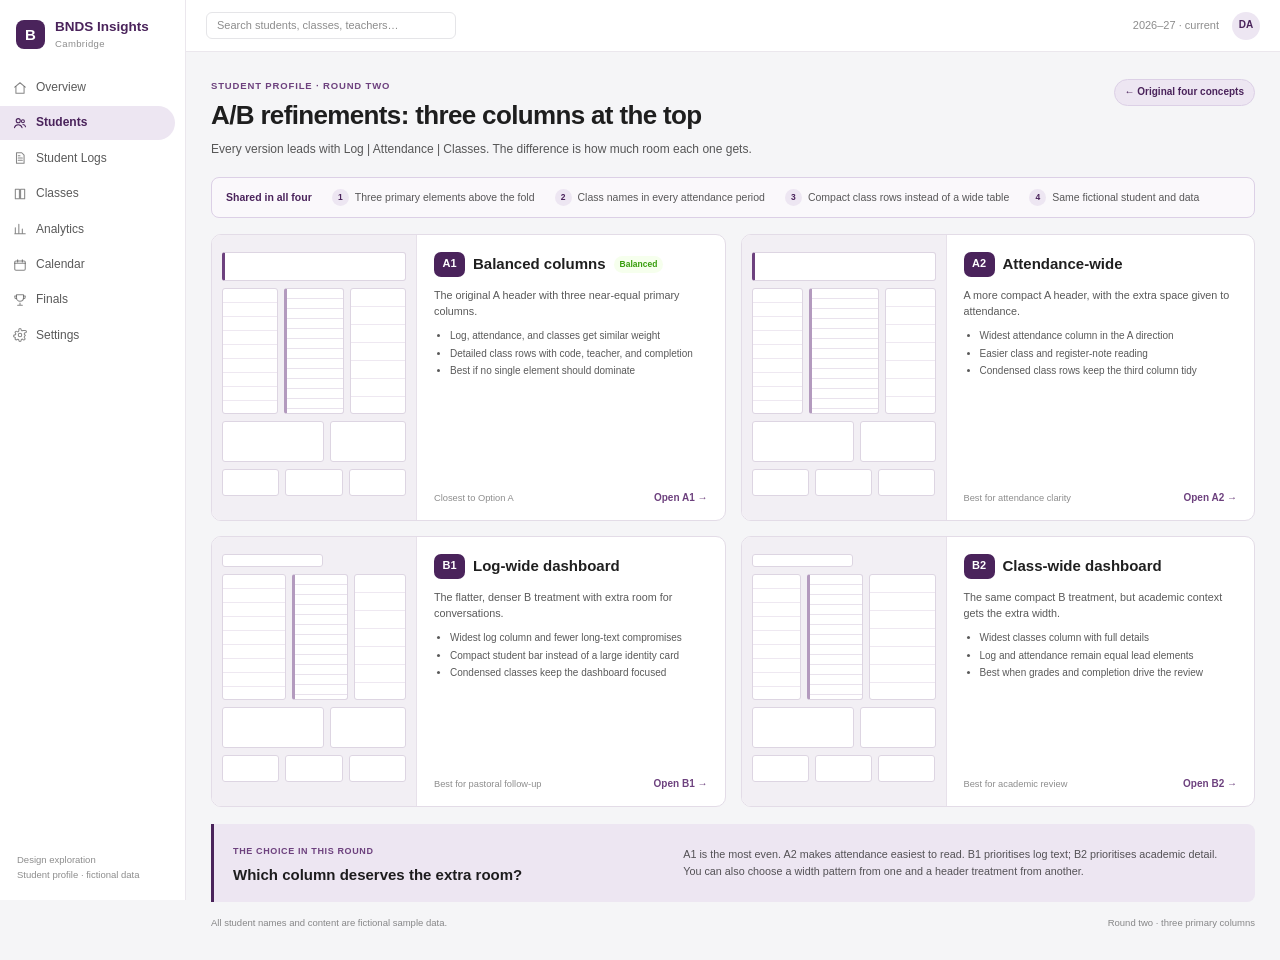
==== three-columns.html @ 91f8e1aa "Publish round-two three-column variants" ====
<!doctype html>
<html lang="en">
<head>
  <meta charset="utf-8">
  <meta name="viewport" content="width=device-width,initial-scale=1">
  <title>Student profile — A/B three-column variants</title>
  <link rel="stylesheet" href="styles.css">
  <link rel="stylesheet" href="variants.css">
  <script src="shared.js" defer></script>
</head>
<body class="chooser-body">
  <div class="app">
    <student-sidebar></student-sidebar>
    <div class="workspace">
      <header class="app-topbar"><div class="mobile-brand">BNDS Insights</div><div class="top-search">Search students, classes, teachers…</div><div class="top-context"><span>2026–27 · current</span><span class="user-avatar">DA</span></div></header>
      <main class="main chooser-main">
        <div class="chooser-heading">
          <div><div class="eyebrow">Student profile · round two</div><h1>A/B refinements: three columns at the top</h1><p>Every version leads with Log | Attendance | Classes. The difference is how much room each one gets.</p></div>
          <a class="review-badge" href="index.html">← Original four concepts</a>
        </div>
        <section class="shared-improvements" aria-label="Shared variant features"><strong>Shared in all four</strong><span><i>1</i>Three primary elements above the fold</span><span><i>2</i>Class names in every attendance period</span><span><i>3</i>Compact class rows instead of a wide table</span><span><i>4</i>Same fictional student and data</span></section>
        <div class="concept-grid">
          <a class="concept-card" href="option-a1-three-columns.html">
            <div class="concept-preview variant-preview preview-a1" aria-hidden="true"><div class="wire-header"></div><div class="wire-columns three tall"><span class="wire-log"></span><span class="wire-attendance"></span><span class="wire-classes"></span></div><div class="wire-columns two lower"><span></span><span></span></div><div class="wire-columns three tiny"><span></span><span></span><span></span></div></div>
            <div class="concept-copy"><div class="concept-title-row"><span class="concept-letter variant-letter">A1</span><h2>Balanced columns</h2><span class="recommended">Balanced</span></div><p>The original A header with three near-equal primary columns.</p><ul><li>Log, attendance, and classes get similar weight</li><li>Detailed class rows with code, teacher, and completion</li><li>Best if no single element should dominate</li></ul><div class="concept-footer"><span>Closest to Option A</span><b>Open A1 →</b></div></div>
          </a>
          <a class="concept-card" href="option-a2-three-columns.html">
            <div class="concept-preview variant-preview preview-a2" aria-hidden="true"><div class="wire-header"></div><div class="wire-columns three tall"><span class="wire-log"></span><span class="wire-attendance"></span><span class="wire-classes"></span></div><div class="wire-columns two lower"><span></span><span></span></div><div class="wire-columns three tiny"><span></span><span></span><span></span></div></div>
            <div class="concept-copy"><div class="concept-title-row"><span class="concept-letter variant-letter">A2</span><h2>Attendance-wide</h2></div><p>A more compact A header, with the extra space given to attendance.</p><ul><li>Widest attendance column in the A direction</li><li>Easier class and register-note reading</li><li>Condensed class rows keep the third column tidy</li></ul><div class="concept-footer"><span>Best for attendance clarity</span><b>Open A2 →</b></div></div>
          </a>
          <a class="concept-card" href="option-b1-three-columns.html">
            <div class="concept-preview variant-preview preview-b1" aria-hidden="true"><div class="wire-toolbar"></div><div class="wire-columns three tall"><span class="wire-log"></span><span class="wire-attendance"></span><span class="wire-classes"></span></div><div class="wire-columns two lower"><span></span><span></span></div><div class="wire-columns three tiny"><span></span><span></span><span></span></div></div>
            <div class="concept-copy"><div class="concept-title-row"><span class="concept-letter variant-letter">B1</span><h2>Log-wide dashboard</h2></div><p>The flatter, denser B treatment with extra room for conversations.</p><ul><li>Widest log column and fewer long-text compromises</li><li>Compact student bar instead of a large identity card</li><li>Condensed classes keep the dashboard focused</li></ul><div class="concept-footer"><span>Best for pastoral follow-up</span><b>Open B1 →</b></div></div>
          </a>
          <a class="concept-card" href="option-b2-three-columns.html">
            <div class="concept-preview variant-preview preview-b2" aria-hidden="true"><div class="wire-toolbar"></div><div class="wire-columns three tall"><span class="wire-log"></span><span class="wire-attendance"></span><span class="wire-classes"></span></div><div class="wire-columns two lower"><span></span><span></span></div><div class="wire-columns three tiny"><span></span><span></span><span></span></div></div>
            <div class="concept-copy"><div class="concept-title-row"><span class="concept-letter variant-letter">B2</span><h2>Class-wide dashboard</h2></div><p>The same compact B treatment, but academic context gets the extra width.</p><ul><li>Widest classes column with full details</li><li>Log and attendance remain equal lead elements</li><li>Best when grades and completion drive the review</li></ul><div class="concept-footer"><span>Best for academic review</span><b>Open B2 →</b></div></div>
          </a>
        </div>
        <section class="decision-note"><div><span class="decision-label">The choice in this round</span><h2>Which column deserves the extra room?</h2></div><p>A1 is the most even. A2 makes attendance easiest to read. B1 prioritises log text; B2 prioritises academic detail. You can also choose a width pattern from one and a header treatment from another.</p></section>
        <footer class="mockup-foot"><span>All student names and content are fictional sample data.</span><span>Round two · three primary columns</span></footer>
      </main>
    </div>
  </div>
</body>
</html>
---- styles.css ----
:root {
  --purple: #4a235b;
  --purple-2: #6d417e;
  --purple-soft: #ede6f2;
  --purple-border: #dcd0e6;
  --ink: rgba(0, 0, 0, .88);
  --ink-2: rgba(0, 0, 0, .65);
  --ink-3: rgba(0, 0, 0, .45);
  --line: #ebe7ed;
  --surface: #fff;
  --canvas: #f5f5f7;
  --red: #cf1322;
  --red-bg: #fff1f0;
  --red-border: #ffa39e;
  --amber: #ad6800;
  --amber-bg: #fffbe6;
  --amber-border: #ffe58f;
  --green: #389e0d;
  --green-bg: #f6ffed;
  --green-border: #b7eb8f;
  --blue: #1d39c4;
  --blue-bg: #f0f5ff;
  --blue-border: #adc6ff;
}

* { box-sizing: border-box; }
html { scroll-behavior: smooth; }
body { margin: 0; padding-bottom: 58px; background: var(--canvas); color: var(--ink); font: 13px/1.45 -apple-system, BlinkMacSystemFont, "Segoe UI", Roboto, "Helvetica Neue", Arial, sans-serif; -webkit-font-smoothing: antialiased; }
a { color: inherit; text-decoration: none; }
button, input { font: inherit; }
h1, h2, h3, p { margin-top: 0; }
svg { display: block; }
.app { min-height: 100vh; }
student-sidebar, concept-nav { display: contents; }
student-header, log-card, attendance-card, classes-card, class-cards, upcoming-card, pastdue-card, risk-card, behavior-card, marks-card { display: block; min-width: 0; }
.sidebar { position: fixed; inset: 0 auto 0 0; z-index: 30; width: 186px; background: #fff; border-right: 1px solid var(--line); }
.brand { display: flex; align-items: center; gap: 10px; height: 69px; padding: 13px 16px; color: var(--purple); font-size: 13.5px; font-weight: 720; line-height: 1.2; }
.brand small { display: block; margin-top: 3px; color: var(--ink-3); font-size: 9.5px; font-weight: 500; letter-spacing: .04em; }
.brand-mark { display: inline-flex; align-items: center; justify-content: center; width: 29px; height: 29px; flex: none; border-radius: 8px; background: var(--purple); color: #fff; font-size: 15px; font-weight: 750; }
.nav-item { display: flex; align-items: center; gap: 9px; margin: 2px 10px 2px 0; padding: 8px 13px; border-radius: 0 99px 99px 0; color: var(--ink-2); font-size: 12px; }
.nav-item svg { width: 14px; height: 14px; flex: none; opacity: .72; }
.nav-item.active { background: var(--purple-soft); color: var(--purple); font-weight: 650; }
.nav-item.active svg { opacity: 1; }
.sidebar-foot { position: absolute; bottom: 18px; left: 17px; color: var(--ink-3); font-size: 9.5px; line-height: 1.6; }
.workspace { min-width: 0; margin-left: 186px; }
.app-topbar { display: flex; align-items: center; gap: 16px; height: 52px; padding: 0 20px; background: rgba(255, 255, 255, .96); border-bottom: 1px solid var(--line); }
.top-search { width: 250px; padding: 5px 10px; border: 1px solid #e5e5e8; border-radius: 6px; color: var(--ink-3); font-size: 11px; }
.top-context { display: flex; align-items: center; gap: 13px; margin-left: auto; color: var(--ink-3); font-size: 11px; }
.user-avatar { display: inline-flex; align-items: center; justify-content: center; width: 28px; height: 28px; border-radius: 50%; background: var(--purple-soft); color: var(--purple); font-size: 10px; font-weight: 700; }
.mobile-brand { display: none; color: var(--purple); font-weight: 700; }
.breadcrumbs { display: flex; align-items: center; gap: 7px; color: var(--ink-3); font-size: 11px; }
.breadcrumbs b { color: var(--ink-2); font-weight: 550; }
.main { width: 100%; max-width: 1560px; margin: 0 auto; padding: 16px 18px 28px; }
.page-stack { display: flex; flex-direction: column; gap: 12px; }
.card { min-width: 0; background: var(--surface); border: 1px solid #e5dfe8; border-radius: 9px; box-shadow: 0 1px 2px rgba(74, 35, 91, .025); overflow: hidden; }
.card-head { display: flex; align-items: center; gap: 10px; min-height: 43px; padding: 9px 13px; border-bottom: 1px solid var(--line); background: #fcfbfc; }
.card-head > div:first-child { min-width: 0; }
.card-head h2 { margin: 0; font-size: 13px; font-weight: 680; line-height: 1.25; }
.card-head p { margin: 2px 0 0; color: var(--ink-3); font-size: 10.5px; }
.card-head .head-right { margin-left: auto; flex: none; }
.card-body { padding: 12px 14px; }
.head-meta { color: var(--ink-3); font-size: 10.5px; font-weight: 400; }
.eyebrow { margin-bottom: 4px; color: var(--purple-2); font-size: 9.5px; font-weight: 700; letter-spacing: .09em; text-transform: uppercase; }
.muted { color: var(--ink-3); }
.ink-2 { color: var(--ink-2); }
.small { font-size: 11px; }
.tiny { font-size: 10px; }
.strong { font-weight: 650; }
.red { color: var(--red); }
.amber { color: var(--amber); }
.green { color: var(--green); }
.blue { color: var(--blue); }
.text-link { color: var(--purple-2); font-size: 10.5px; font-weight: 600; white-space: nowrap; }
.btn { display: inline-flex; align-items: center; justify-content: center; min-height: 27px; padding: 3px 10px; border: 1px solid #d9d9d9; border-radius: 6px; background: #fff; color: var(--ink-2); font-size: 10.5px; font-weight: 550; white-space: nowrap; }
.btn.primary { border-color: var(--purple); background: var(--purple); color: #fff; }
.btn.quiet { border-color: transparent; background: transparent; }
.tag { display: inline-flex; align-items: center; gap: 4px; padding: 2px 7px; border: 1px solid #e1e1e4; border-radius: 99px; background: #fafafa; color: var(--ink-2); font-size: 9.5px; font-weight: 550; line-height: 1.35; white-space: nowrap; }
.tag.red { border-color: var(--red-border); background: var(--red-bg); color: var(--red); }
.tag.amber { border-color: var(--amber-border); background: var(--amber-bg); color: var(--amber); }
.tag.green { border-color: var(--green-border); background: var(--green-bg); color: var(--green); }
.tag.blue { border-color: var(--blue-border); background: var(--blue-bg); color: var(--blue); }
.tag.purple { border-color: var(--purple-border); background: var(--purple-soft); color: var(--purple); }
.dot { display: inline-block; width: 7px; height: 7px; flex: none; border-radius: 50%; background: #d9d9d9; }
.dot.red { background: #f5222d; }
.dot.amber { background: #faad14; }
.dot.green { background: #52c41a; }
.dot.blue { background: #2f54eb; }
.segmented { display: inline-flex; gap: 2px; padding: 2px; border-radius: 6px; background: #f2f0f3; }
.segmented span { padding: 3px 8px; border-radius: 5px; color: var(--ink-3); font-size: 9.5px; white-space: nowrap; }
.segmented .selected { background: #fff; box-shadow: 0 1px 2px rgba(0, 0, 0, .08); color: var(--purple); font-weight: 650; }
.stack { display: flex; flex-direction: column; gap: 12px; min-width: 0; }

.student-header { display: grid; grid-template-columns: minmax(320px, 1fr) auto auto; align-items: center; gap: 16px; padding: 13px 15px; }
.student-identity { display: flex; align-items: center; gap: 12px; min-width: 0; }
.student-avatar { display: inline-flex; align-items: center; justify-content: center; width: 51px; height: 51px; flex: none; border: 1px solid var(--purple-border); border-radius: 50%; background: var(--purple-soft); color: var(--purple); font-size: 16px; font-weight: 720; }
.student-identity h1 { margin: 0; font-size: 20px; font-weight: 700; letter-spacing: -.02em; line-height: 1.2; }
.student-meta { margin-top: 4px; color: var(--ink-3); font-size: 10.8px; }
.student-badges { display: flex; flex-wrap: wrap; gap: 5px; margin-top: 7px; }
.quick-stats { display: flex; align-items: stretch; }
.quick-stat { min-width: 80px; padding: 2px 14px; border-left: 1px solid var(--line); }
.quick-stat strong { display: block; font-size: 17px; font-weight: 680; line-height: 1.2; font-variant-numeric: tabular-nums; }
.quick-stat span { display: block; margin-top: 4px; color: var(--ink-3); font-size: 9.5px; white-space: nowrap; }
.header-actions { display: flex; align-items: center; gap: 6px; }

.log-list { padding: 0 13px; }
.log-entry { position: relative; padding: 11px 0 10px; border-bottom: 1px solid #f1eef2; }
.log-entry:last-child { border-bottom: 0; }
.log-entry.flagged { margin-left: -3px; padding-left: 9px; border-left: 2px solid #f5222d; }
.log-entry.risk-entry { margin-left: -3px; padding-left: 9px; border-left: 2px solid var(--purple-2); }
.log-entry-top { display: flex; align-items: center; gap: 5px; flex-wrap: wrap; }
.log-class { color: var(--ink-3); font-size: 10px; }
.log-date { margin-left: auto; color: var(--ink-3); font-size: 9.8px; white-space: nowrap; }
.log-text { margin: 6px 0 5px; color: var(--ink); font-size: 11.5px; line-height: 1.48; }
.log-meta { display: flex; align-items: center; gap: 6px; color: var(--ink-3); font-size: 9.8px; }
.log-meta .text-link { margin-left: auto; }
.log-footer { display: flex; align-items: center; justify-content: space-between; gap: 10px; padding: 8px 13px; border-top: 1px solid var(--line); color: var(--ink-3); font-size: 10px; }

.attendance-summary { display: flex; align-items: center; gap: 14px; padding: 9px 13px; border-bottom: 1px solid var(--line); }
.term-present { display: flex; align-items: baseline; gap: 6px; flex: none; }
.term-present strong { font-size: 23px; font-weight: 700; letter-spacing: -.025em; line-height: 1; }
.term-present span { color: var(--ink-3); font-size: 9px; font-weight: 650; letter-spacing: .04em; text-transform: uppercase; }
.term-counts { display: flex; flex-wrap: wrap; gap: 5px 9px; margin-left: auto; color: var(--ink-2); font-size: 9.7px; }
.term-counts span { display: inline-flex; align-items: center; gap: 4px; white-space: nowrap; }
.term-counts .dot { width: 6px; height: 6px; }
.date-bar { display: flex; align-items: center; gap: 8px; min-height: 37px; padding: 6px 13px; background: #faf9fb; border-bottom: 1px solid var(--line); }
.date-nav { display: inline-flex; align-items: center; gap: 7px; }
.date-arrow { display: inline-flex; align-items: center; justify-content: center; width: 20px; height: 20px; border: 1px solid #e2dde4; border-radius: 5px; background: #fff; color: var(--ink-3); font-size: 14px; line-height: 1; }
.date-label { font-size: 10.8px; font-weight: 650; white-space: nowrap; }
.lesson-count { padding: 2px 7px; border-radius: 99px; background: var(--purple-soft); color: var(--purple); font-size: 9.5px; font-weight: 600; white-space: nowrap; }
.day-sync { margin-left: auto; color: var(--ink-3); font-size: 9.3px; white-space: nowrap; }
.period-list { padding: 4px 11px; }
.period-row { display: grid; grid-template-columns: 31px minmax(0, 1fr) auto; align-items: center; gap: 8px; min-height: 45px; padding: 5px 4px; border-bottom: 1px solid #f2eff3; }
.period-row:last-child { border-bottom: 0; }
.period-row.no-lesson { min-height: 29px; color: var(--ink-3); }
.period-row.absent { margin: 2px -2px; padding-right: 6px; border-bottom-color: transparent; border-radius: 6px; background: #fff6f5; box-shadow: inset 2px 0 #f5222d; }
.period-row.late { border-radius: 6px; background: #fffdf3; }
.period-number { display: inline-flex; align-items: center; justify-content: center; width: 28px; height: 22px; border-radius: 5px; background: #f2eff4; color: var(--ink-2); font-size: 9.5px; font-weight: 700; font-variant-numeric: tabular-nums; }
.no-lesson .period-number { background: transparent; border: 1px dashed #d9d9d9; color: var(--ink-3); }
.absent .period-number { background: var(--red-bg); color: var(--red); }
.late .period-number { background: var(--amber-bg); color: var(--amber); }
.period-class { min-width: 0; }
.period-class strong { display: block; overflow: hidden; color: var(--ink); font-size: 11px; font-weight: 620; line-height: 1.3; text-overflow: ellipsis; white-space: nowrap; }
.period-class .period-meta { display: block; margin-top: 2px; overflow: hidden; color: var(--ink-3); font-size: 9.5px; line-height: 1.3; text-overflow: ellipsis; white-space: nowrap; }
.no-lesson .period-class strong { color: var(--ink-3); font-size: 10px; font-weight: 450; }
.status-badge { display: inline-flex; align-items: center; gap: 4px; padding: 2px 6px; border: 1px solid #dedee1; border-radius: 5px; background: #fafafa; color: var(--ink-2); font-size: 9px; font-weight: 620; white-space: nowrap; }
.status-badge::before { content: ""; width: 5px; height: 5px; border-radius: 50%; background: #bfbfbf; }
.status-badge.present { border-color: var(--green-border); background: var(--green-bg); color: var(--green); }
.status-badge.present::before { background: #52c41a; }
.status-badge.absent { border-color: var(--red-border); background: var(--red-bg); color: var(--red); }
.status-badge.absent::before { background: #f5222d; }
.status-badge.late { border-color: var(--amber-border); background: var(--amber-bg); color: var(--amber); }
.status-badge.late::before { background: #faad14; }
.status-badge.excused { border-color: var(--blue-border); background: var(--blue-bg); color: var(--blue); }
.status-badge.excused::before { background: #2f54eb; }
.status-badge.missing { border-style: dashed; color: var(--ink-3); }
.status-badge.none { border-color: transparent; background: transparent; color: var(--ink-3); }
.status-badge.none::before { display: none; }
.attendance-foot { padding: 7px 13px 9px; border-top: 1px solid var(--line); color: var(--ink-3); font-size: 9.3px; line-height: 1.5; }
.attendance-foot .coverage { display: flex; justify-content: space-between; gap: 8px; margin-top: 3px; }
.legend-swatch { display: inline-block; width: 8px; height: 8px; margin: 0 4px 0 0; border: 1px dashed #bfbfbf; border-radius: 2px; vertical-align: -1px; }

.table-scroll { min-width: 0; overflow-x: auto; }
.data-table { width: 100%; border-collapse: collapse; table-layout: fixed; font-size: 10.8px; }
.data-table th { padding: 7px 11px; background: #fafafa; border-bottom: 1px solid var(--line); color: var(--ink-3); font-size: 9px; font-weight: 650; letter-spacing: .045em; text-align: left; text-transform: uppercase; white-space: nowrap; }
.data-table td { padding: 8px 11px; border-bottom: 1px solid #f2eff3; vertical-align: middle; }
.data-table tr:last-child td { border-bottom: 0; }
.data-table .num { text-align: right; font-variant-numeric: tabular-nums; }
.class-name { display: block; overflow: hidden; font-weight: 620; text-overflow: ellipsis; white-space: nowrap; }
.class-sub { display: block; margin-top: 2px; overflow: hidden; color: var(--ink-3); font-size: 9.5px; text-overflow: ellipsis; white-space: nowrap; }
.metric { font-weight: 650; font-variant-numeric: tabular-nums; }
.completion-cell { min-width: 80px; }
.mini-track { width: 54px; height: 4px; margin-top: 4px; overflow: hidden; border-radius: 99px; background: #eeeaf0; }
.mini-track i { display: block; height: 100%; border-radius: inherit; background: var(--purple-2); }
.mini-track i.warn { background: #faad14; }

.work-list { padding: 2px 12px; }
.work-row { display: grid; grid-template-columns: 45px minmax(0, 1fr) auto; align-items: center; gap: 9px; padding: 9px 0; border-bottom: 1px solid #f2eff3; }
.work-row:last-child { border-bottom: 0; }
.work-date { color: var(--ink-3); font-size: 9.8px; line-height: 1.35; }
.work-date b { display: block; color: var(--ink-2); font-size: 11px; font-weight: 650; }
.work-name { overflow: hidden; font-size: 10.8px; font-weight: 600; text-overflow: ellipsis; white-space: nowrap; }
.work-meta { margin-top: 2px; overflow: hidden; color: var(--ink-3); font-size: 9.5px; text-overflow: ellipsis; white-space: nowrap; }
.work-row.past-due .work-date b { color: var(--red); }
.card-note { padding: 8px 12px; border-top: 1px solid var(--line); background: #fcfbfc; color: var(--ink-3); font-size: 9.5px; }

.risk-timeline { padding: 12px 13px; }
.risk-event { position: relative; display: flex; gap: 9px; padding-bottom: 13px; }
.risk-event:last-child { padding-bottom: 0; }
.risk-event:not(:last-child)::before { position: absolute; top: 11px; bottom: -1px; left: 3px; width: 1px; background: #e5dfe8; content: ""; }
.risk-event .dot { position: relative; z-index: 1; margin-top: 4px; width: 7px; height: 7px; box-shadow: 0 0 0 3px #fff; }
.risk-title { font-size: 10.8px; font-weight: 620; }
.risk-meta { margin-top: 3px; color: var(--ink-3); font-size: 9.5px; }
.behavior-list { padding: 3px 12px; }
.behavior-row { display: grid; grid-template-columns: minmax(0, 1fr) auto; gap: 8px; padding: 8px 0; border-bottom: 1px solid #f2eff3; }
.behavior-row:last-child { border-bottom: 0; }
.behavior-subject { font-size: 10.5px; font-weight: 620; }
.behavior-task { margin-top: 2px; color: var(--ink-3); font-size: 9.5px; }
.behavior-score { text-align: right; font-size: 11px; font-weight: 680; }
.behavior-score span { display: block; margin-top: 2px; color: var(--ink-3); font-size: 9px; font-weight: 400; }
.chart-wrap { padding: 8px 12px 10px; }
.chart-svg { width: 100%; height: 105px; }
.chart-labels { display: flex; justify-content: space-between; color: var(--ink-3); font-size: 8.5px; }
.chart-key { display: flex; gap: 12px; margin-top: 6px; color: var(--ink-3); font-size: 9px; }
.chart-key span { display: inline-flex; align-items: center; gap: 5px; }
.chart-key i { width: 12px; height: 2px; background: var(--purple-2); }
.chart-key .median i { background: #c9c2cd; }

.a-primary, .a-secondary { display: grid; grid-template-columns: minmax(0, 1.18fr) minmax(365px, .82fr); gap: 12px; align-items: start; }
.a-tertiary { display: grid; grid-template-columns: .85fr .85fr 1.3fr; gap: 12px; align-items: start; }

.b-toolbar { display: flex; align-items: center; gap: 12px; min-height: 32px; }
.b-toolbar h1 { margin: 0; font-size: 16px; font-weight: 680; }
.b-toolbar .header-actions { margin-left: auto; }
.b-top { display: grid; grid-template-columns: 210px minmax(330px, 1fr) minmax(350px, .96fr); gap: 12px; align-items: start; }
.b-context { display: flex; flex-direction: column; gap: 12px; min-width: 0; }
.identity-card { padding: 14px; text-align: center; }
.identity-card .student-avatar { width: 58px; height: 58px; margin-bottom: 9px; font-size: 18px; }
.identity-card h1 { margin: 0; font-size: 18px; line-height: 1.25; }
.identity-card .student-meta { margin-top: 5px; line-height: 1.55; }
.identity-card .student-badges { justify-content: center; }
.identity-details { margin-top: 12px; padding-top: 9px; border-top: 1px solid var(--line); text-align: left; }
.identity-detail { display: flex; justify-content: space-between; gap: 8px; padding: 4px 0; font-size: 10px; }
.identity-detail span { color: var(--ink-3); }
.identity-detail b { font-weight: 600; text-align: right; }
.b-stat-grid { display: grid; grid-template-columns: 1fr 1fr; border-top: 1px solid var(--line); }
.b-stat-grid .quick-stat { min-width: 0; padding: 10px 11px; border: 0; border-bottom: 1px solid var(--line); }
.b-stat-grid .quick-stat:nth-child(odd) { border-right: 1px solid var(--line); }
.b-stat-grid .quick-stat:nth-last-child(-n+2) { border-bottom: 0; }
.b-stat-grid .quick-stat strong { font-size: 17px; }
.b-bottom { display: grid; grid-template-columns: minmax(0, 1.35fr) minmax(250px, .75fr) minmax(280px, .9fr); gap: 12px; align-items: start; }
.b-bottom .stack { gap: 12px; }

.c-header { grid-template-columns: minmax(320px, 1fr) auto; }
.c-header .quick-stats { justify-self: end; }
.c-header .header-actions { position: absolute; top: 12px; right: 14px; }
.c-header { position: relative; padding-right: 145px; }
.attendance-board .card-head { min-height: 49px; }
.board-term { display: flex; align-items: center; gap: 12px; }
.board-term .term-present strong { font-size: 21px; }
.board-term .term-counts { margin-left: 0; }
.period-board-wrap { overflow-x: auto; }
.period-board { display: grid; grid-template-columns: repeat(8, minmax(106px, 1fr)); gap: 7px; min-width: 900px; padding: 11px 12px 12px; }
.board-period { display: flex; flex-direction: column; min-height: 132px; padding: 9px; border: 1px solid #e5e1e7; border-radius: 7px; background: #fff; }
.board-period-top { display: flex; align-items: center; justify-content: space-between; gap: 5px; }
.board-period .period-number { width: 27px; height: 20px; }
.board-period .board-time { color: var(--ink-3); font-size: 8.5px; }
.board-class { margin: 12px 0 7px; font-size: 10.8px; font-weight: 650; line-height: 1.35; }
.board-teacher { color: var(--ink-3); font-size: 9px; }
.board-period .status-badge { align-self: flex-start; margin-top: auto; }
.board-period.absent { border-color: var(--red-border); background: var(--red-bg); box-shadow: 0 0 0 2px rgba(245, 34, 45, .05); }
.board-period.late { border-color: var(--amber-border); background: #fffdf5; }
.board-period.excused { border-color: var(--blue-border); background: #f8faff; }
.board-period.no-lesson { min-height: 132px; border-style: dashed; background: #fafafa; }
.board-period.no-lesson .board-class { color: var(--ink-3); font-size: 10px; font-weight: 450; }
.board-period.no-lesson .board-teacher { display: none; }
.board-note { margin: 5px 0 7px; color: var(--red); font-size: 8.8px; line-height: 1.35; }
.board-footer { display: flex; align-items: center; gap: 15px; padding: 7px 12px; border-top: 1px solid var(--line); color: var(--ink-3); font-size: 9.3px; }
.board-footer span:last-child { margin-left: auto; }
.c-middle { display: grid; grid-template-columns: minmax(0, 1.35fr) minmax(320px, .65fr); gap: 12px; align-items: start; }
.c-middle .log-list { display: grid; grid-template-columns: 1fr 1fr; column-gap: 17px; }
.c-middle .log-entry:nth-child(2) { border-bottom: 1px solid #f1eef2; }
.c-middle .log-entry:nth-last-child(-n+2) { border-bottom: 0; }
.c-middle .log-entry .log-date { width: 100%; margin: 3px 0 0; }
.c-classes { display: grid; grid-template-columns: repeat(5, minmax(0, 1fr)); gap: 9px; }
.class-card { padding: 11px 12px; }
.class-card-top { display: flex; align-items: flex-start; gap: 8px; }
.class-card h3 { margin: 0; font-size: 11px; line-height: 1.35; }
.class-card .class-teacher { margin-top: 3px; color: var(--ink-3); font-size: 9.3px; }
.class-card .class-grade { margin: 12px 0 8px; font-size: 22px; font-weight: 680; letter-spacing: -.02em; }
.class-card-footer { display: flex; align-items: center; justify-content: space-between; gap: 6px; margin-top: 8px; color: var(--ink-3); font-size: 9.2px; }
.c-bottom { display: grid; grid-template-columns: .8fr .8fr 1.4fr; gap: 12px; align-items: start; }

.dossier-layout { display: grid; grid-template-columns: 142px minmax(0, 1fr); gap: 22px; max-width: 1170px; margin: 0 auto; }
.dossier-guide { position: sticky; top: 18px; align-self: start; padding-top: 4px; }
.dossier-guide .eyebrow { margin-bottom: 10px; }
.guide-link { display: flex; gap: 8px; padding: 7px 0; border-bottom: 1px solid #e7e2e9; color: var(--ink-3); font-size: 10.5px; }
.guide-link span { color: var(--purple-2); font-size: 9px; font-variant-numeric: tabular-nums; }
.guide-link.active { color: var(--purple); font-weight: 650; }
.guide-note { margin-top: 14px; color: var(--ink-3); font-size: 9px; line-height: 1.6; }
.dossier-article { min-width: 0; }
.dossier-header { padding: 6px 0 17px; border-bottom: 2px solid var(--purple); }
.dossier-name-row { display: flex; align-items: center; gap: 13px; }
.dossier-name-row .student-avatar { width: 58px; height: 58px; }
.dossier-name-row h1 { margin: 0; font-size: 27px; font-weight: 690; letter-spacing: -.025em; }
.dossier-name-row .header-actions { margin-left: auto; align-self: flex-start; }
.dossier-subtitle { margin: 11px 0 0 71px; color: var(--ink-2); font-size: 11.5px; }
.dossier-badges { margin-left: 71px; }
.dossier-stats { display: flex; flex-wrap: wrap; gap: 0; margin: 15px 0 0 71px; }
.dossier-stat { padding: 0 19px; border-left: 1px solid #ddd7e0; }
.dossier-stat:first-child { padding-left: 0; border-left: 0; }
.dossier-stat strong { margin-right: 5px; font-size: 15px; }
.dossier-stat span { color: var(--ink-3); font-size: 10px; }
.dossier-section { padding-top: 19px; scroll-margin-top: 18px; }
.dossier-section-heading { display: flex; align-items: baseline; gap: 9px; margin-bottom: 10px; }
.section-number { color: var(--purple-2); font-size: 10px; font-weight: 650; }
.dossier-section-heading h2 { margin: 0; font-size: 16px; font-weight: 680; }
.dossier-section-heading p { margin: 0 0 0 auto; color: var(--ink-3); font-size: 9.5px; }
.d-primary { display: grid; grid-template-columns: minmax(0, 1.03fr) minmax(350px, .97fr); gap: 13px; align-items: start; }
.d-primary .card { border-color: #e2dce5; box-shadow: none; }
.d-primary .card-head { background: #fff; }
.d-primary .log-text { font-size: 12px; line-height: 1.55; }
.d-primary .period-row { min-height: 46px; }
.d-primary .period-class strong { font-size: 11.3px; }
.d-secondary { display: grid; grid-template-columns: minmax(0, 1.3fr) minmax(290px, .7fr); gap: 13px; align-items: start; }
.d-tertiary { display: grid; grid-template-columns: 1fr 1fr; gap: 13px; align-items: start; }
.dossier-end { margin-top: 18px; padding-top: 10px; border-top: 1px solid #e2dce5; color: var(--ink-3); font-size: 9.5px; }

.concept-switcher { position: fixed; right: 18px; bottom: 14px; z-index: 60; display: flex; align-items: center; gap: 4px; padding: 5px; border: 1px solid #ded6e3; border-radius: 10px; background: rgba(255, 255, 255, .97); box-shadow: 0 5px 20px rgba(52, 28, 62, .13); backdrop-filter: blur(8px); }
.all-concepts { padding: 5px 8px; color: var(--purple); font-size: 10px; font-weight: 650; }
.switcher-divider { width: 1px; height: 19px; margin-right: 2px; background: #e6e0e9; }
.concept-link { display: flex; align-items: center; gap: 5px; padding: 4px 7px; border-radius: 6px; color: var(--ink-3); }
.concept-link span { display: inline-flex; align-items: center; justify-content: center; width: 19px; height: 19px; border-radius: 5px; background: #f1edf3; font-size: 9.5px; font-weight: 700; }
.concept-link b { display: none; font-size: 9.5px; font-weight: 600; }
.concept-link:hover { background: #f7f4f8; color: var(--purple); }
.concept-link.active { background: var(--purple-soft); color: var(--purple); }
.concept-link.active span { background: var(--purple); color: #fff; }
.concept-link.active b { display: block; }

.chooser-body { padding-bottom: 0; }
.chooser-main { max-width: 1280px; padding: 27px 25px 30px; }
.chooser-heading { display: flex; align-items: flex-start; gap: 20px; margin-bottom: 18px; }
.chooser-heading h1 { margin: 0; font-size: 26px; font-weight: 710; letter-spacing: -.025em; }
.chooser-heading p { margin: 7px 0 0; color: var(--ink-2); font-size: 12px; }
.review-badge { margin-left: auto; padding: 5px 10px; border: 1px solid var(--purple-border); border-radius: 99px; background: var(--purple-soft); color: var(--purple); font-size: 10px; font-weight: 650; white-space: nowrap; }
.shared-improvements { display: flex; align-items: center; flex-wrap: wrap; gap: 11px 20px; margin-bottom: 16px; padding: 11px 14px; border: 1px solid var(--purple-border); border-radius: 8px; background: #faf8fb; color: var(--ink-2); font-size: 10.5px; }
.shared-improvements > strong { color: var(--purple); font-size: 10.5px; }
.shared-improvements span { display: inline-flex; align-items: center; gap: 6px; }
.shared-improvements i { display: inline-flex; align-items: center; justify-content: center; width: 17px; height: 17px; border-radius: 50%; background: var(--purple-soft); color: var(--purple); font-size: 8.5px; font-style: normal; font-weight: 700; }
.concept-grid { display: grid; grid-template-columns: 1fr 1fr; gap: 15px; }
.concept-card { display: grid; grid-template-columns: 43% 57%; min-height: 260px; border: 1px solid #e3dce7; border-radius: 10px; background: #fff; overflow: hidden; transition: border-color .15s, box-shadow .15s, transform .15s; }
.concept-card:hover { border-color: #a98bb7; box-shadow: 0 6px 20px rgba(74, 35, 91, .08); transform: translateY(-2px); }
.concept-preview { min-height: 100%; padding: 17px 13px; background: #f2eff4; border-right: 1px solid #e7e1ea; }
.concept-preview > div { margin-bottom: 7px; }
.concept-preview span, .wire-header, .wire-toolbar, .wire-title, .wire-lines { border: 1px solid #ddd5e2; border-radius: 3px; background: #fff; }
.wire-header { height: 29px; border-left: 3px solid var(--purple-2); }
.wire-toolbar { width: 55%; height: 13px; }
.wire-columns { display: grid; gap: 6px; }
.wire-columns.two { grid-template-columns: 1.15fr .85fr; }
.wire-columns.three { grid-template-columns: repeat(3, 1fr); }
.wire-columns > span { display: block; height: 45px; }
.wire-columns.tall > span { height: 133px; }
.wire-columns.tall { grid-template-columns: .72fr 1.1fr 1fr; }
.wire-columns.lower > span { height: 41px; }
.wire-columns.tiny > span { height: 27px; }
.wire-log { background: repeating-linear-gradient(to bottom, #fff 0, #fff 13px, #eee8f1 13px, #eee8f1 14px) !important; }
.wire-attendance { background: repeating-linear-gradient(to bottom, #fff 0, #fff 9px, #e9e2ed 9px, #e9e2ed 10px) !important; border-left: 3px solid #b39abe !important; }
.wire-context { background: linear-gradient(to bottom, #e6dcea 0, #e6dcea 25%, #fff 25%, #fff 100%) !important; }
.wire-board { display: grid; grid-template-columns: repeat(6, 1fr); gap: 4px; }
.wire-board span { height: 47px; }
.wire-board span:nth-child(4) { border-color: #ef9da2; background: #fff1f0; }
.wire-class-cards { display: grid; grid-template-columns: repeat(5, 1fr); gap: 4px; }
.wire-class-cards span { height: 37px; }
.wire-dossier { display: grid; grid-template-columns: 28px 1fr; gap: 8px; }
.wire-guide { height: 182px; background: repeating-linear-gradient(to bottom, #e2d8e8 0, #e2d8e8 3px, transparent 3px, transparent 16px) !important; border: 0 !important; }
.wire-title { width: 75%; height: 27px; margin-bottom: 8px; border: 0; border-bottom: 2px solid var(--purple); border-radius: 0; }
.wire-lines { height: 45px; background: repeating-linear-gradient(to bottom, #fff 0, #fff 10px, #eee8f1 10px, #eee8f1 11px); }
.concept-copy { display: flex; flex-direction: column; padding: 17px 17px 14px; }
.concept-title-row { display: flex; align-items: center; gap: 8px; flex-wrap: wrap; }
.concept-letter { display: inline-flex; align-items: center; justify-content: center; width: 25px; height: 25px; border-radius: 7px; background: var(--purple); color: #fff; font-size: 11px; font-weight: 700; }
.concept-title-row h2 { margin: 0; font-size: 15px; font-weight: 690; }
.recommended { padding: 2px 6px; border-radius: 99px; background: var(--green-bg); color: var(--green); font-size: 8.5px; font-weight: 650; }
.concept-copy > p { margin: 10px 0 8px; color: var(--ink-2); font-size: 10.8px; line-height: 1.5; }
.concept-copy ul { margin: 0; padding-left: 16px; color: var(--ink-2); font-size: 10px; line-height: 1.75; }
.concept-footer { display: flex; align-items: center; justify-content: space-between; gap: 8px; margin-top: auto; padding-top: 12px; color: var(--ink-3); font-size: 9.3px; }
.concept-footer b { color: var(--purple-2); font-size: 10px; font-weight: 650; }
.decision-note { display: grid; grid-template-columns: 1fr 1.3fr; align-items: center; gap: 25px; margin-top: 17px; padding: 17px 19px; border-left: 3px solid var(--purple); border-radius: 0 8px 8px 0; background: var(--purple-soft); }
.decision-label { color: var(--purple-2); font-size: 9px; font-weight: 700; letter-spacing: .07em; text-transform: uppercase; }
.decision-note h2 { margin: 4px 0 0; font-size: 15px; }
.decision-note p { margin: 0; color: var(--ink-2); font-size: 10.8px; line-height: 1.55; }
.mockup-foot { display: flex; justify-content: space-between; gap: 20px; margin-top: 14px; color: var(--ink-3); font-size: 9.5px; }

@media (min-width: 1500px) {
  .concept-link b { display: block; }
  .concept-link { padding-right: 9px; padding-left: 9px; }
}

@media (max-width: 1280px) {
  .student-header { grid-template-columns: minmax(290px, 1fr) auto; }
  .student-header .quick-stats { grid-column: 1 / -1; grid-row: 2; padding-top: 9px; border-top: 1px solid var(--line); }
  .student-header .quick-stat:first-child { padding-left: 0; border-left: 0; }
  .c-header { grid-template-columns: 1fr auto; }
  .c-header .quick-stats { display: none; }
  .b-top { grid-template-columns: 195px minmax(310px, 1fr) minmax(325px, .95fr); gap: 10px; }
  .b-bottom { grid-template-columns: 1.25fr .75fr; }
  .b-bottom > :last-child { grid-column: 1 / -1; }
  .c-classes { grid-template-columns: repeat(3, 1fr); }
  .concept-card { grid-template-columns: 40% 60%; }
  .concept-preview { padding-right: 10px; padding-left: 10px; }
}

@media (max-width: 1120px) {
  .a-primary, .a-secondary { grid-template-columns: minmax(0, 1.08fr) minmax(340px, .92fr); }
  .a-tertiary { grid-template-columns: 1fr 1fr; }
  .a-tertiary > :last-child { grid-column: 1 / -1; }
  .b-top { grid-template-columns: minmax(0, 1fr) minmax(345px, .9fr); }
  .b-context { grid-column: 1 / -1; grid-row: 2; display: grid; grid-template-columns: .9fr .8fr 1.2fr; align-items: start; }
  .b-log { grid-column: 1; grid-row: 1; }
  .b-attendance { grid-column: 2; grid-row: 1; }
  .c-middle { grid-template-columns: 1fr; }
  .c-middle .log-list { grid-template-columns: 1fr 1fr; }
  .c-bottom { grid-template-columns: 1fr 1fr; }
  .c-bottom > :last-child { grid-column: 1 / -1; }
  .dossier-layout { grid-template-columns: 1fr; }
  .dossier-guide { display: none; }
  .concept-grid { grid-template-columns: 1fr; }
  .concept-card { grid-template-columns: 35% 65%; min-height: 235px; }
  .concept-preview { min-height: 235px; }
}

@media (max-width: 900px) {
  .sidebar { display: none; }
  .workspace { margin-left: 0; }
  .mobile-brand { display: block; }
  .top-search { display: none; }
  .app-topbar { height: 48px; padding: 0 14px; }
  .main { padding: 13px 13px 24px; }
  .a-primary, .a-secondary { grid-template-columns: 1fr; }
  .a-secondary .work-stack { display: grid; grid-template-columns: 1fr 1fr; align-items: start; }
  .d-primary, .d-secondary { grid-template-columns: 1fr; }
  .d-primary .attendance-panel { max-width: none; }
  .dossier-layout { max-width: 760px; }
  .board-footer { flex-wrap: wrap; }
  .board-footer span:last-child { margin-left: 0; }
}

@media (max-width: 680px) {
  body { font-size: 12px; }
  .top-context > span:first-child { display: none; }
  .student-header, .c-header { grid-template-columns: 1fr; gap: 11px; padding: 12px; }
  .student-header .header-actions, .c-header .header-actions { position: static; grid-row: auto; }
  .student-header .quick-stats { grid-row: auto; overflow-x: auto; }
  .student-header .quick-stat { min-width: 83px; padding: 2px 11px; }
  .student-identity { align-items: flex-start; }
  .student-avatar { width: 44px; height: 44px; font-size: 14px; }
  .student-identity h1 { font-size: 18px; }
  .header-actions { justify-content: flex-start; }
  .a-tertiary, .a-secondary .work-stack, .b-bottom, .c-bottom, .d-tertiary { grid-template-columns: 1fr; }
  .a-tertiary > :last-child, .b-bottom > :last-child, .c-bottom > :last-child { grid-column: auto; }
  .b-top { grid-template-columns: 1fr; }
  .b-log, .b-attendance, .b-context { grid-column: 1; grid-row: auto; }
  .b-log { order: 1; }
  .b-attendance { order: 2; }
  .b-context { order: 3; display: flex; }
  .b-toolbar { flex-wrap: wrap; }
  .b-toolbar .breadcrumbs { width: 100%; }
  .b-toolbar .header-actions { margin-left: 0; }
  .c-middle .log-list { grid-template-columns: 1fr; }
  .c-middle .log-entry:nth-last-child(-n+2) { border-bottom: 1px solid #f1eef2; }
  .c-middle .log-entry:last-child { border-bottom: 0; }
  .c-classes { grid-template-columns: 1fr 1fr; }
  .dossier-name-row { align-items: flex-start; flex-wrap: wrap; }
  .dossier-name-row h1 { font-size: 23px; }
  .dossier-name-row .header-actions { width: 100%; margin-left: 0; }
  .dossier-subtitle, .dossier-stats { margin-left: 0; }
  .dossier-stats { gap: 9px 0; }
  .dossier-stat { min-width: 33%; padding: 0 10px; }
  .dossier-section-heading { flex-wrap: wrap; }
  .dossier-section-heading p { width: 100%; margin-left: 19px; }
  .attendance-summary { align-items: flex-start; flex-direction: column; gap: 8px; }
  .term-counts { margin-left: 0; }
  .day-sync { display: none; }
  .period-class strong { white-space: normal; }
  .period-class .period-meta { white-space: normal; }
  .concept-switcher { right: 10px; bottom: 9px; left: 10px; justify-content: center; }
  .concept-link.active b { display: none; }
  .chooser-main { padding: 20px 13px; }
  .chooser-heading { flex-direction: column; gap: 10px; }
  .chooser-heading h1 { font-size: 23px; }
  .review-badge { margin-left: 0; }
  .shared-improvements { align-items: flex-start; flex-direction: column; }
  .concept-card { grid-template-columns: 1fr; }
  .concept-preview { min-height: 210px; border-right: 0; border-bottom: 1px solid #e7e1ea; }
  .concept-copy { min-height: 235px; }
  .decision-note { grid-template-columns: 1fr; gap: 10px; }
  .mockup-foot { flex-direction: column; gap: 4px; }
}

@media (max-width: 420px) {
  .c-classes { grid-template-columns: 1fr; }
  .log-entry-top .log-date { width: 100%; margin-left: 0; }
  .board-term { align-items: flex-start; flex-direction: column; }
  .period-row { grid-template-columns: 30px minmax(0, 1fr) auto; gap: 6px; }
  .status-badge { padding-right: 5px; padding-left: 5px; font-size: 8.5px; }
  .work-row { grid-template-columns: 40px minmax(0, 1fr); }
  .work-row > :last-child { grid-column: 2; justify-self: start; }
}

.board-scroll-hint { display: none; margin-left: auto; color: var(--purple-2); font-size: 9px; font-weight: 600; white-space: nowrap; }

@media (max-width: 680px) {
  .data-table { min-width: 520px; }
  .board-scroll-hint { display: inline; }
  .dossier-badges { margin-left: 0; }
}

@media print {
  .sidebar, .app-topbar, .concept-switcher { display: none; }
  .workspace { margin-left: 0; }
  body { padding: 0; background: #fff; }
  .main { max-width: none; padding: 0; }
  .card { break-inside: avoid; box-shadow: none; }
}
---- variants.css ----
variant-nav, compact-profile-bar, triple-classes-card { display: block; min-width: 0; }

.triple-top { display: grid; gap: 12px; align-items: start; }
.triple-a1 { grid-template-columns: minmax(0, 1fr) minmax(0, 1.06fr) minmax(0, 1fr); }
.triple-a2 { grid-template-columns: minmax(0, .9fr) minmax(0, 1.22fr) minmax(0, .88fr); }
.triple-b1 { grid-template-columns: minmax(0, 1.16fr) minmax(0, 1fr) minmax(0, .94fr); }
.triple-b2 { grid-template-columns: minmax(0, .9fr) minmax(0, 1fr) minmax(0, 1.2fr); }
.variant-work { display: grid; grid-template-columns: 1fr 1fr; gap: 12px; align-items: start; }
.variant-context { display: grid; grid-template-columns: .85fr .85fr 1.3fr; gap: 12px; align-items: start; }

.compact-profile { display: grid; grid-template-columns: minmax(310px, 1fr) auto auto; align-items: center; gap: 17px; padding: 3px 1px 13px; border-bottom: 2px solid var(--purple); }
.card-profile { padding: 11px 13px; border: 1px solid #e5dfe8; border-radius: 9px; background: #fff; }
.compact-person { display: flex; align-items: center; gap: 11px; min-width: 0; }
.compact-person .student-avatar { width: 43px; height: 43px; font-size: 14px; }
.compact-person h1 { margin: 0; font-size: 18px; letter-spacing: -.015em; line-height: 1.2; }
.compact-person .student-meta { font-size: 10px; }
.compact-person .student-badges { margin-top: 5px; }
.compact-metrics { display: flex; align-items: center; }
.compact-metrics > span { min-width: 76px; padding: 0 12px; border-left: 1px solid var(--line); }
.compact-metrics b { display: block; font-size: 16px; line-height: 1.2; }
.compact-metrics small { display: block; margin-top: 3px; color: var(--ink-3); font-size: 9px; white-space: nowrap; }

.triple-top .card-head { min-height: 41px; padding: 8px 10px; }
.triple-top .card-head .head-right { margin-left: auto; }
.triple-top .log-panel .card-head { flex-wrap: wrap; row-gap: 5px; }
.triple-top .log-panel .segmented span { padding-right: 6px; padding-left: 6px; }
.triple-top .log-list { padding: 0 10px; }
.triple-top .log-entry { padding: 10px 0 9px; }
.triple-top .log-entry-top { gap: 4px; }
.triple-top .log-entry-top .log-date { width: 100%; margin: 2px 0 0; }
.triple-top .log-text { font-size: 11px; }
.triple-top .log-footer { flex-direction: column; align-items: flex-start; gap: 3px; padding: 8px 10px; }
.triple-top .log-footer .text-link { align-self: flex-end; }

.triple-top .attendance-summary { flex-wrap: wrap; gap: 7px; padding: 8px 10px; }
.triple-top .term-present strong { font-size: 21px; }
.triple-top .term-counts { gap: 4px 8px; font-size: 9px; }
.triple-top .date-bar { gap: 6px; padding: 6px 9px; }
.triple-top .date-arrow { width: 18px; }
.triple-top .date-label { font-size: 10px; }
.triple-top .lesson-count { font-size: 8.7px; }
.triple-top .day-sync { display: none; }
.triple-top .period-list { padding: 3px 8px; }
.triple-top .period-row { grid-template-columns: 28px minmax(0, 1fr) auto; gap: 6px; min-height: 40px; padding: 4px 2px; }
.triple-top .period-row.no-lesson { min-height: 26px; }
.triple-top .period-number { width: 26px; height: 21px; }
.triple-top .period-class strong { font-size: 10.5px; white-space: normal; }
.triple-top .period-class .period-meta { font-size: 9px; white-space: normal; }
.triple-top .status-badge { padding: 2px 5px; font-size: 8.3px; }
.triple-top .attendance-foot { padding: 7px 10px; font-size: 8.7px; }
.triple-top .attendance-foot .coverage { flex-direction: column; gap: 1px; }

.compact-class-list { padding: 0 10px; }
.compact-class-row { padding: 9px 0 8px; border-bottom: 1px solid #f1eef2; }
.compact-class-row:last-child { border-bottom: 0; }
.compact-class-heading { display: flex; align-items: baseline; justify-content: space-between; gap: 8px; }
.compact-class-heading .class-name { font-size: 10.8px; }
.compact-grade { flex: none; font-size: 12px; font-variant-numeric: tabular-nums; }
.compact-class-meta { margin-top: 2px; color: var(--ink-3); font-size: 9px; }
.compact-class-bottom { display: flex; align-items: flex-end; justify-content: space-between; gap: 7px; margin-top: 7px; }
.compact-completion { display: flex; flex-direction: column; gap: 3px; min-width: 0; color: var(--ink-3); font-size: 8.8px; }
.compact-completion b { color: var(--ink-2); font-weight: 650; }
.compact-completion .mini-track { width: 75px; max-width: 100%; margin-top: 0; }
.compact-class-bottom .tag { padding: 1px 5px; font-size: 8.3px; }
.compact-class-footer { display: flex; align-items: center; justify-content: space-between; gap: 7px; padding: 7px 10px; border-top: 1px solid var(--line); color: var(--ink-3); font-size: 9px; }
.triple-classes.condensed .compact-class-row { padding: 8px 0 7px; }
.triple-classes.condensed .compact-class-bottom { margin-top: 5px; }
.triple-classes.condensed .compact-class-meta { font-size: 8.8px; }

.variant-switcher .concept-link span { width: auto; min-width: 25px; padding: 0 4px; }
.variant-letter { width: auto; min-width: 31px; padding: 0 6px; }
.variant-preview .wire-columns.tall { grid-template-columns: 1fr 1.06fr 1fr; }
.preview-a2 .wire-columns.tall { grid-template-columns: .9fr 1.22fr .88fr; }
.preview-b1 .wire-columns.tall { grid-template-columns: 1.16fr 1fr .94fr; }
.preview-b2 .wire-columns.tall { grid-template-columns: .9fr 1fr 1.2fr; }
.variant-preview .wire-columns.tall > span { height: 126px; }
.variant-preview .wire-classes { background: repeating-linear-gradient(to bottom, #fff 0, #fff 17px, #eee8f1 17px, #eee8f1 18px) !important; }
.round-two-callout { grid-template-columns: 1fr auto; margin: 0 0 16px; }
.round-two-callout .btn { justify-self: end; }

@media (min-width: 1500px) {
  .variant-switcher .concept-link b { display: block; }
}

@media (max-width: 1280px) {
  .compact-profile { grid-template-columns: minmax(280px, 1fr) auto; }
  .compact-profile .compact-metrics { grid-column: 1; grid-row: 2; }
  .compact-profile .header-actions { grid-column: 2; grid-row: 1 / span 2; }
  .compact-metrics > span:first-child { padding-left: 0; border-left: 0; }
  .triple-top { gap: 10px; }
  .triple-top .log-panel .segmented { display: none; }
  .triple-top .period-row { grid-template-columns: 27px minmax(0, 1fr) auto; gap: 5px; }
  .triple-top .status-badge { font-size: 8px; }
}

@media (max-width: 1050px) {
  .triple-top { grid-template-columns: minmax(0, 1fr) minmax(0, 1fr); }
  .triple-top > triple-classes-card { grid-column: 1 / -1; }
  .triple-classes .compact-class-list { display: grid; grid-template-columns: 1fr 1fr; column-gap: 18px; }
  .triple-classes .compact-class-row:nth-child(odd) { border-right: 1px solid #f1eef2; padding-right: 15px; }
  .variant-context { grid-template-columns: 1fr 1fr; }
  .variant-context > :last-child { grid-column: 1 / -1; }
}

@media (max-width: 680px) {
  .compact-profile { grid-template-columns: 1fr; gap: 11px; padding: 11px 12px; }
  .compact-profile .compact-metrics, .compact-profile .header-actions { grid-column: 1; grid-row: auto; }
  .compact-profile .compact-metrics { overflow-x: auto; }
  .compact-profile .header-actions { justify-content: flex-start; }
  .compact-person { align-items: flex-start; }
  .compact-person h1 { font-size: 18px; }
  .compact-metrics > span { min-width: 85px; }
  .triple-top { grid-template-columns: 1fr; }
  .triple-top > triple-classes-card { grid-column: auto; }
  .triple-classes .compact-class-list { display: block; }
  .triple-classes .compact-class-row:nth-child(odd) { padding-right: 0; border-right: 0; }
  .triple-top .log-panel .segmented { display: inline-flex; }
  .triple-top .period-row { min-height: 43px; }
  .triple-top .period-row.no-lesson { min-height: 28px; }
  .triple-top .period-class strong { font-size: 11px; }
  .triple-top .status-badge { font-size: 8.5px; }
  .variant-work, .variant-context { grid-template-columns: 1fr; }
  .variant-context > :last-child { grid-column: auto; }
  .round-two-callout { grid-template-columns: 1fr; }
  .round-two-callout .btn { justify-self: start; }
}
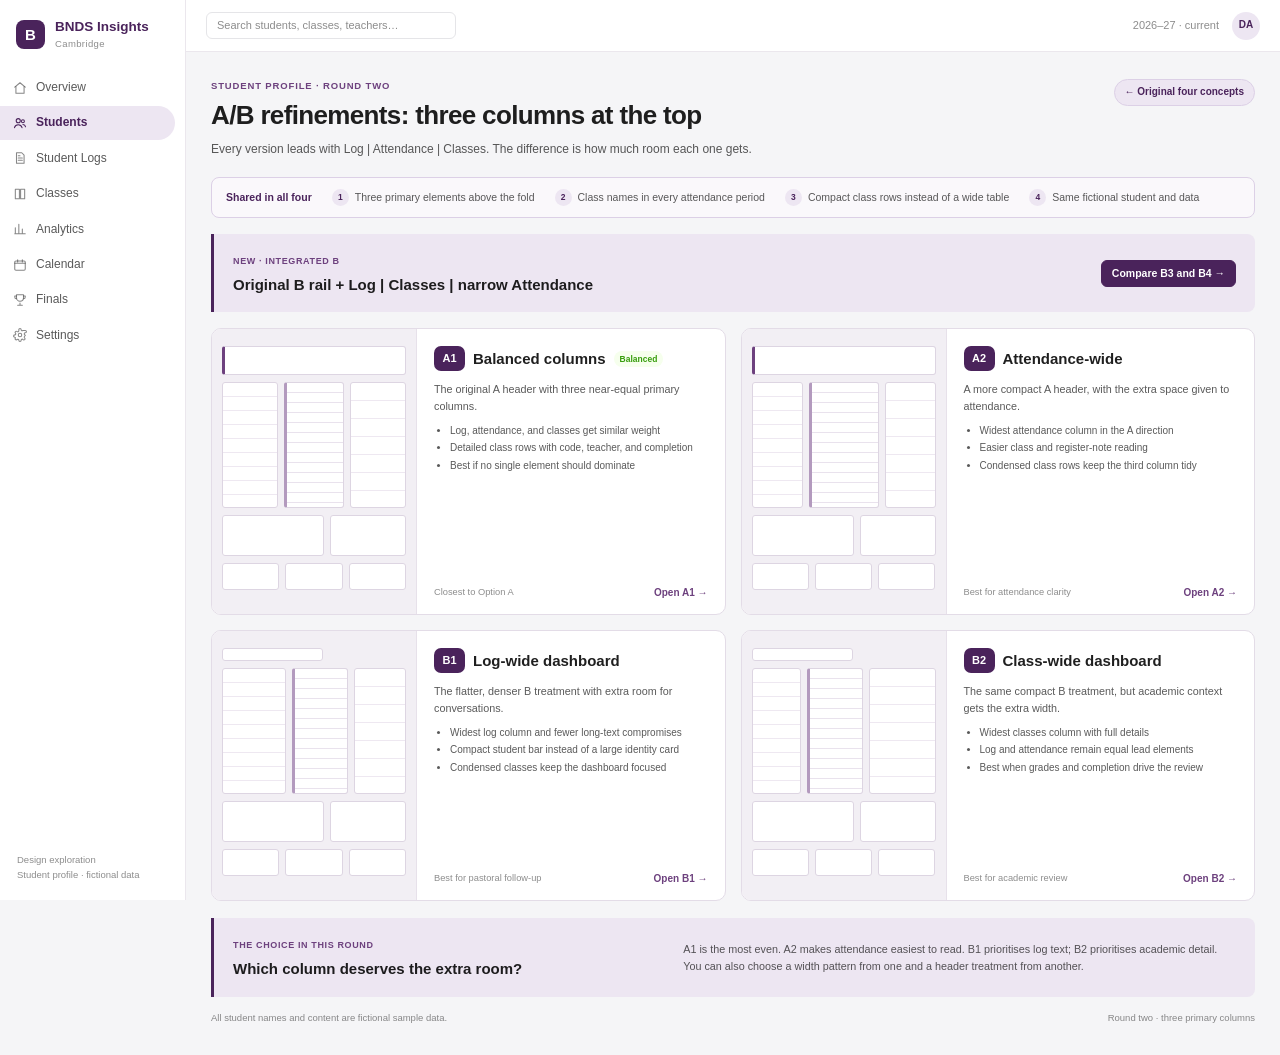
==== commit 3781510a: "Publish integrated B profile options" ====
--- a/three-columns.html
+++ b/three-columns.html
@@ -19,6 +19,7 @@
           <a class="review-badge" href="index.html">← Original four concepts</a>
         </div>
         <section class="shared-improvements" aria-label="Shared variant features"><strong>Shared in all four</strong><span><i>1</i>Three primary elements above the fold</span><span><i>2</i>Class names in every attendance period</span><span><i>3</i>Compact class rows instead of a wide table</span><span><i>4</i>Same fictional student and data</span></section>
+        <section class="decision-note round-two-callout"><div><span class="decision-label">New · integrated B</span><h2>Original B rail + Log | Classes | narrow Attendance</h2></div><a class="btn primary" href="integrated.html">Compare B3 and B4 →</a></section>
         <div class="concept-grid">
           <a class="concept-card" href="option-a1-three-columns.html">
             <div class="concept-preview variant-preview preview-a1" aria-hidden="true"><div class="wire-header"></div><div class="wire-columns three tall"><span class="wire-log"></span><span class="wire-attendance"></span><span class="wire-classes"></span></div><div class="wire-columns two lower"><span></span><span></span></div><div class="wire-columns three tiny"><span></span><span></span><span></span></div></div>
